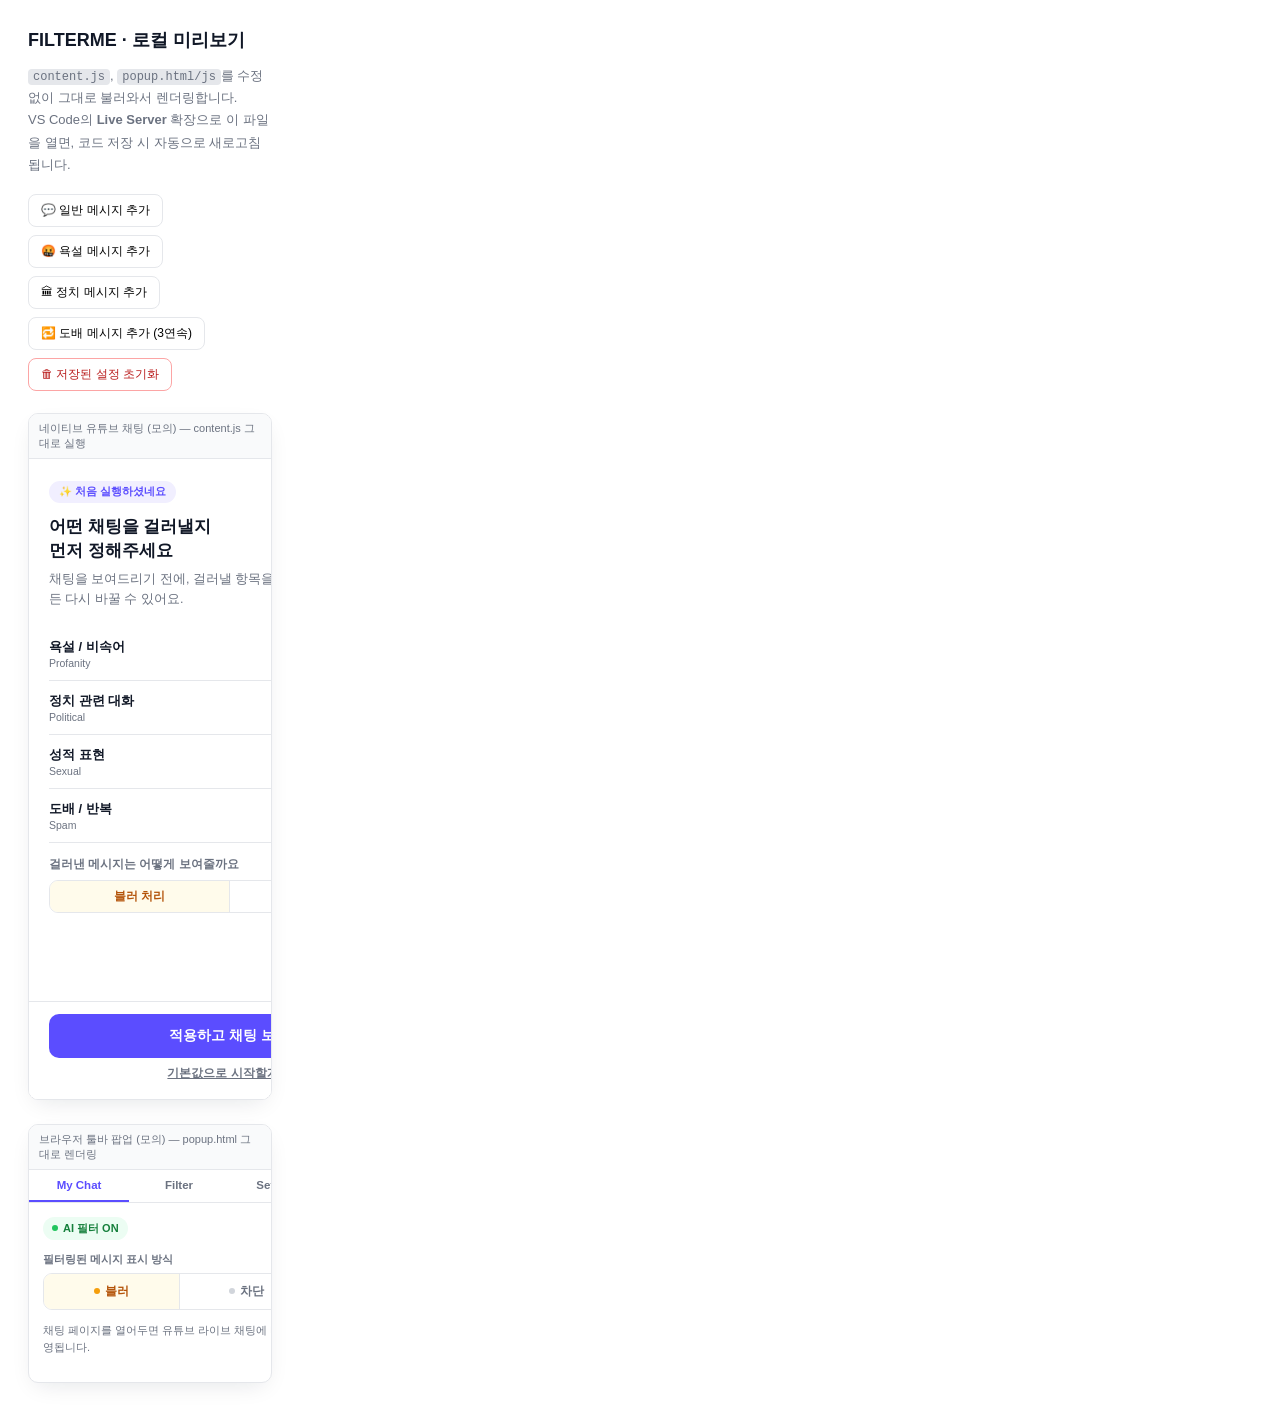
==== frontend/dev/index.html @ 270ba86b "change directory" ====
<!DOCTYPE html>
<html lang="ko">
<head>
<meta charset="UTF-8" />
<title>FILTERME · 로컬 미리보기</title>
<style>
  body {
    font-family: -apple-system, "Apple SD Gothic Neo", "Malgun Gothic", sans-serif;
    margin: 0; padding: 28px; background: #F3F4F6; color: #111827;
  }
  h1 { font-size: 18px; margin: 0 0 4px; }
  .sub { color: #6B7280; font-size: 13px; margin-bottom: 18px; line-height: 1.7; }
  .sub code { background: #E5E7EB; padding: 1px 5px; border-radius: 4px; font-size: 12px; }

  .controls { display: flex; gap: 8px; flex-wrap: wrap; margin-bottom: 22px; }
  .controls button {
    font-size: 12px; padding: 7px 12px; border: 1px solid #E5E7EB; border-radius: 8px;
    background: #fff; cursor: pointer;
  }
  .controls button:hover { background: #F3F4F6; }
  .controls button.danger { color: #B91C1C; border-color: #FCA5A5; }

  .layout { display: flex; gap: 24px; align-items: flex-start; flex-wrap: wrap; }
  .box {
    background: #fff; border: 1px solid #E5E7EB; border-radius: 10px; overflow: hidden;
    box-shadow: 0 8px 24px -8px rgba(17,24,39,.12);
  }
  .box .label {
    font-size: 11px; color: #6B7280; padding: 7px 10px; background: #F9FAFB; border-bottom: 1px solid #E5E7EB;
  }
  iframe#chatFrame { width: 400px; height: 640px; border: none; display: block; }
  #popup-mock-root { width: 300px; }
</style>
</head>
<body>
  <h1>FILTERME · 로컬 미리보기</h1>
  <p class="sub">
    <code>content.js</code>, <code>popup.html/js</code>를 수정 없이 그대로 불러와서 렌더링합니다.<br>
    VS Code의 <b>Live Server</b> 확장으로 이 파일을 열면, 코드 저장 시 자동으로 새로고침됩니다.
  </p>

  <div class="controls">
    <button data-add="normal">💬 일반 메시지 추가</button>
    <button data-add="c02">🤬 욕설 메시지 추가</button>
    <button data-add="c03">🏛 정치 메시지 추가</button>
    <button data-add="c05">🔁 도배 메시지 추가 (3연속)</button>
    <button class="danger" id="resetBtn">🗑 저장된 설정 초기화</button>
  </div>

  <div class="layout">
    <div class="box">
      <div class="label">네이티브 유튜브 채팅 (모의) — content.js 그대로 실행</div>
      <iframe id="chatFrame" src="mock-chat.html"></iframe>
    </div>

    <div class="box">
      <div class="label">브라우저 툴바 팝업 (모의) — popup.html 그대로 렌더링</div>
      <div id="popup-mock-root"></div>
    </div>
  </div>

  <script src="chrome-mock.js"></script>
  <script>
    const SAMPLES = {
      normal: ['오늘 방송 재밌어요!', '이 노래 제목이 뭐예요?', '구독했습니다!'],
      c02: ['저 새끼 뭐라는거야', 'ㅅㅂ 진짜 어이없네'],
      c03: ['이번 정부 정책 실화냐', '국회의원들 다 똑같아']
    };
    const sampleIdx = { normal: 0, c02: 0, c03: 0 };

    document.querySelectorAll('[data-add]').forEach((btn) => {
      btn.addEventListener('click', () => {
        const win = document.getElementById('chatFrame').contentWindow;
        if (!win || !win.addMockMessage) return;
        const kind = btn.dataset.add;
        if (kind === 'c05') {
          for (let i = 0; i < 3; i++) {
            win.addMockMessage('user' + Math.floor(Math.random() * 100), 'ㅋㅋㅋㅋㅋㅋㅋㅋㅋㅋ');
          }
          return;
        }
        const list = SAMPLES[kind];
        const text = list[sampleIdx[kind] % list.length];
        sampleIdx[kind]++;
        win.addMockMessage('user' + Math.floor(Math.random() * 100), text);
      });
    });

    document.getElementById('resetBtn').addEventListener('click', () => {
      window.__filtermeDevReset();
      document.getElementById('chatFrame').contentWindow.location.reload();
      location.reload();
    });

    // popup.html의 <body> 내용을 그대로 가져와 인라인으로 렌더링합니다.
    // (iframe 대신 이 방식을 쓰는 이유: popup.js를 우리가 원하는 타이밍에 넣을 수 있어서
    //  chrome-mock.js가 먼저 준비된 뒤에 popup.js가 실행되도록 순서를 보장할 수 있습니다)
    fetch('../popup.html')
      .then((r) => r.text())
      .then((html) => {
        const bodyMatch = html.match(/<body[^>]*>([\s\S]*?)<\/body>/i);
        let bodyHtml = bodyMatch ? bodyMatch[1] : html;
        bodyHtml = bodyHtml.replace(/<script[^>]*src=["'][^"']*popup\.js["'][^>]*><\/script>/i, '');
        document.getElementById('popup-mock-root').innerHTML = bodyHtml;

        const link = document.createElement('link');
        link.rel = 'stylesheet';
        link.href = '../popup.css';
        document.head.appendChild(link);

        const script = document.createElement('script');
        script.src = '../popup.js';
        document.body.appendChild(script);
      })
      .catch((err) => {
        document.getElementById('popup-mock-root').innerHTML =
          '<div style="padding:14px;font-size:12px;color:#B91C1C;">popup.html을 불러오지 못했습니다: ' + err.message + '</div>';
      });
  </script>
</body>
</html>
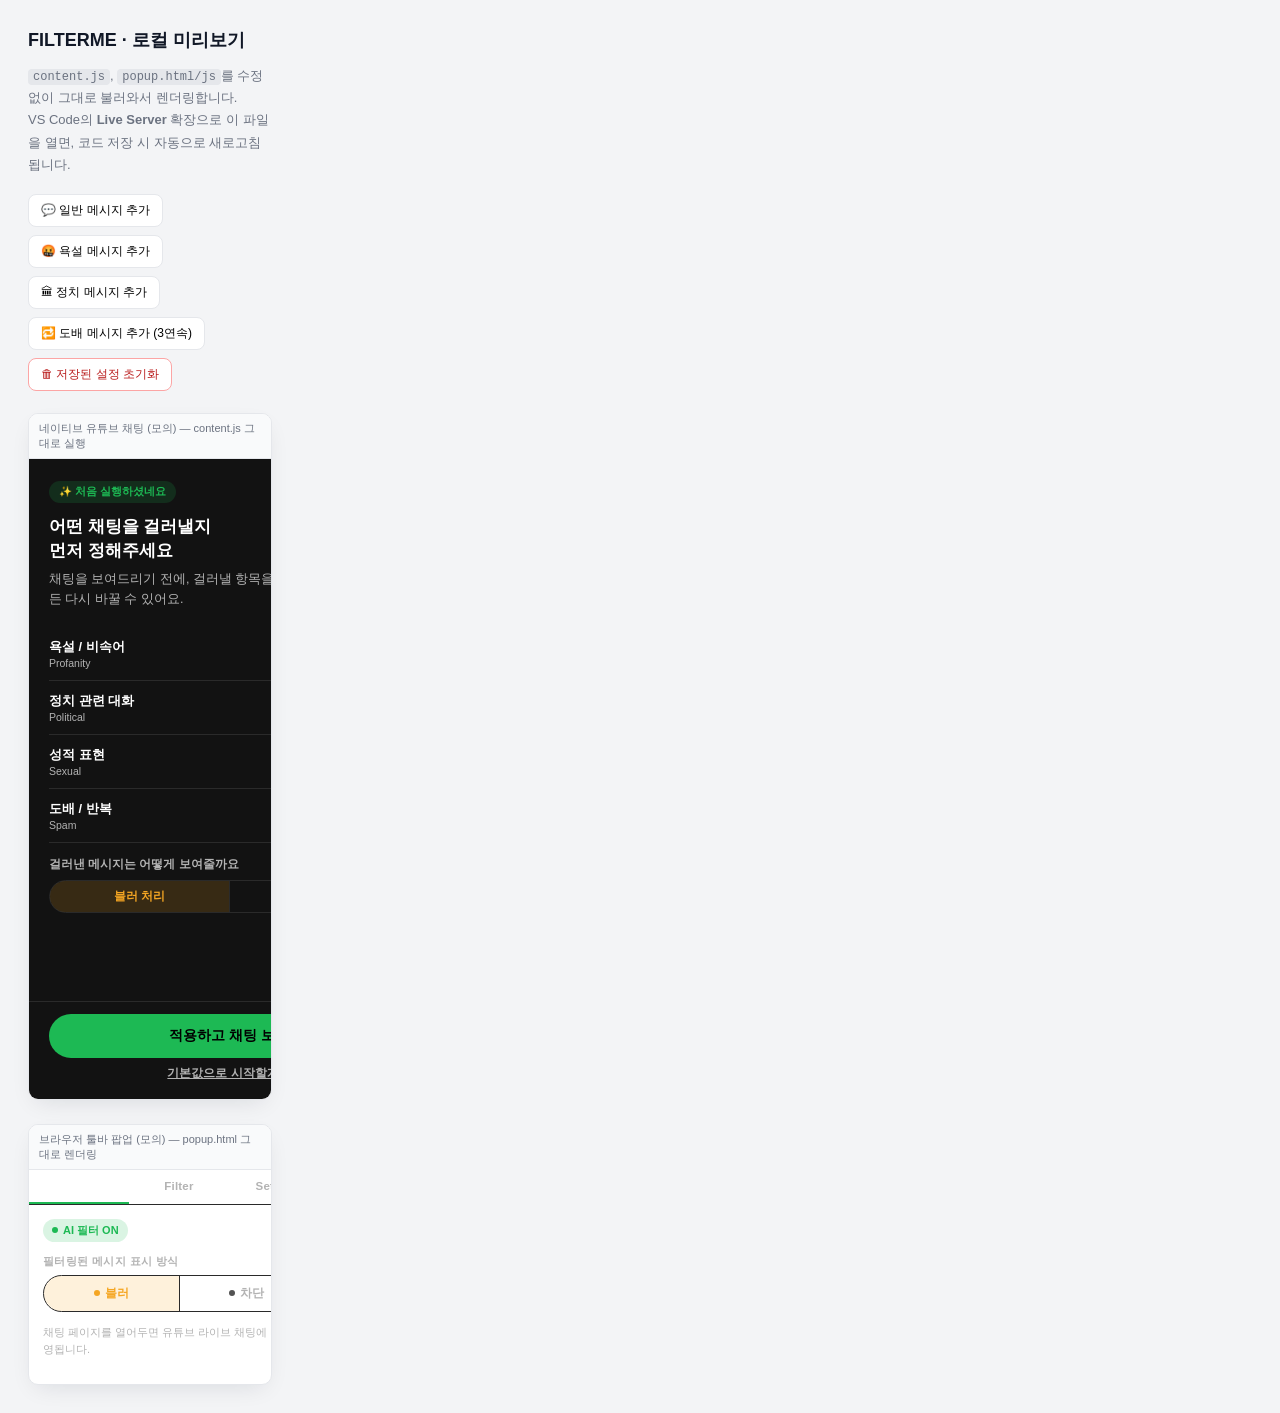
==== commit a13f9acc: "Fix: change ui design system, add marketing landing page" ====
--- a/frontend/dev/index.html
+++ b/frontend/dev/index.html
@@ -4,9 +4,9 @@
 <meta charset="UTF-8" />
 <title>FILTERME · 로컬 미리보기</title>
 <style>
-  body {
+  html body {
     font-family: -apple-system, "Apple SD Gothic Neo", "Malgun Gothic", sans-serif;
-    margin: 0; padding: 28px; background: #F3F4F6; color: #111827;
+    margin: 0; padding: 28px; background: #F3F4F6 !important; color: #111827 !important;
   }
   h1 { font-size: 18px; margin: 0 0 4px; }
   .sub { color: #6B7280; font-size: 13px; margin-bottom: 18px; line-height: 1.7; }
@@ -101,6 +101,7 @@
         const bodyMatch = html.match(/<body[^>]*>([\s\S]*?)<\/body>/i);
         let bodyHtml = bodyMatch ? bodyMatch[1] : html;
         bodyHtml = bodyHtml.replace(/<script[^>]*src=["'][^"']*popup\.js["'][^>]*><\/script>/i, '');
+        bodyHtml = bodyHtml.replace(/src="icons\//g, 'src="../icons/');
         document.getElementById('popup-mock-root').innerHTML = bodyHtml;
 
         const link = document.createElement('link');
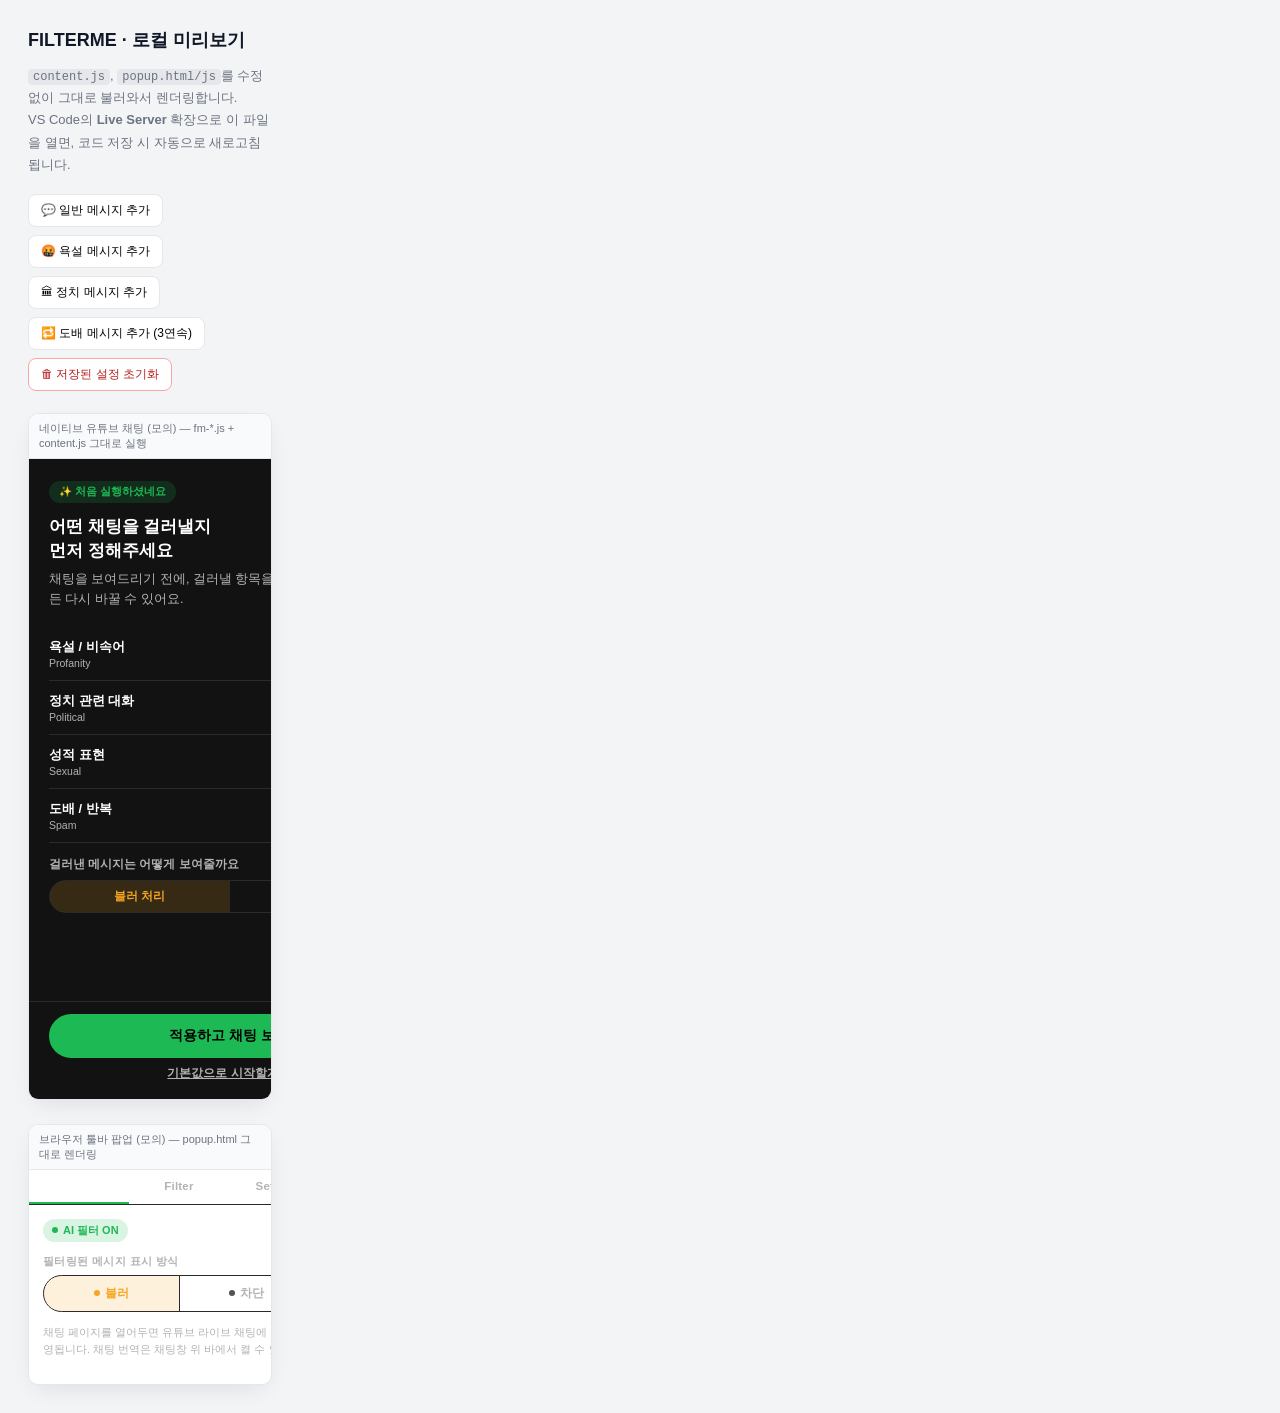
==== commit 652e933e: "refactor(ext): content.js를 역할별 5개 파일로 분리 - fm-core: 공유 상수/설정 저장·로드 - fm-filter: 서버 판정 매칭 + DOM 블러/차단" ====
--- a/frontend/dev/index.html
+++ b/frontend/dev/index.html
@@ -49,7 +49,7 @@
 
   <div class="layout">
     <div class="box">
-      <div class="label">네이티브 유튜브 채팅 (모의) — content.js 그대로 실행</div>
+      <div class="label">네이티브 유튜브 채팅 (모의) — fm-*.js + content.js 그대로 실행</div>
       <iframe id="chatFrame" src="mock-chat.html"></iframe>
     </div>
 
